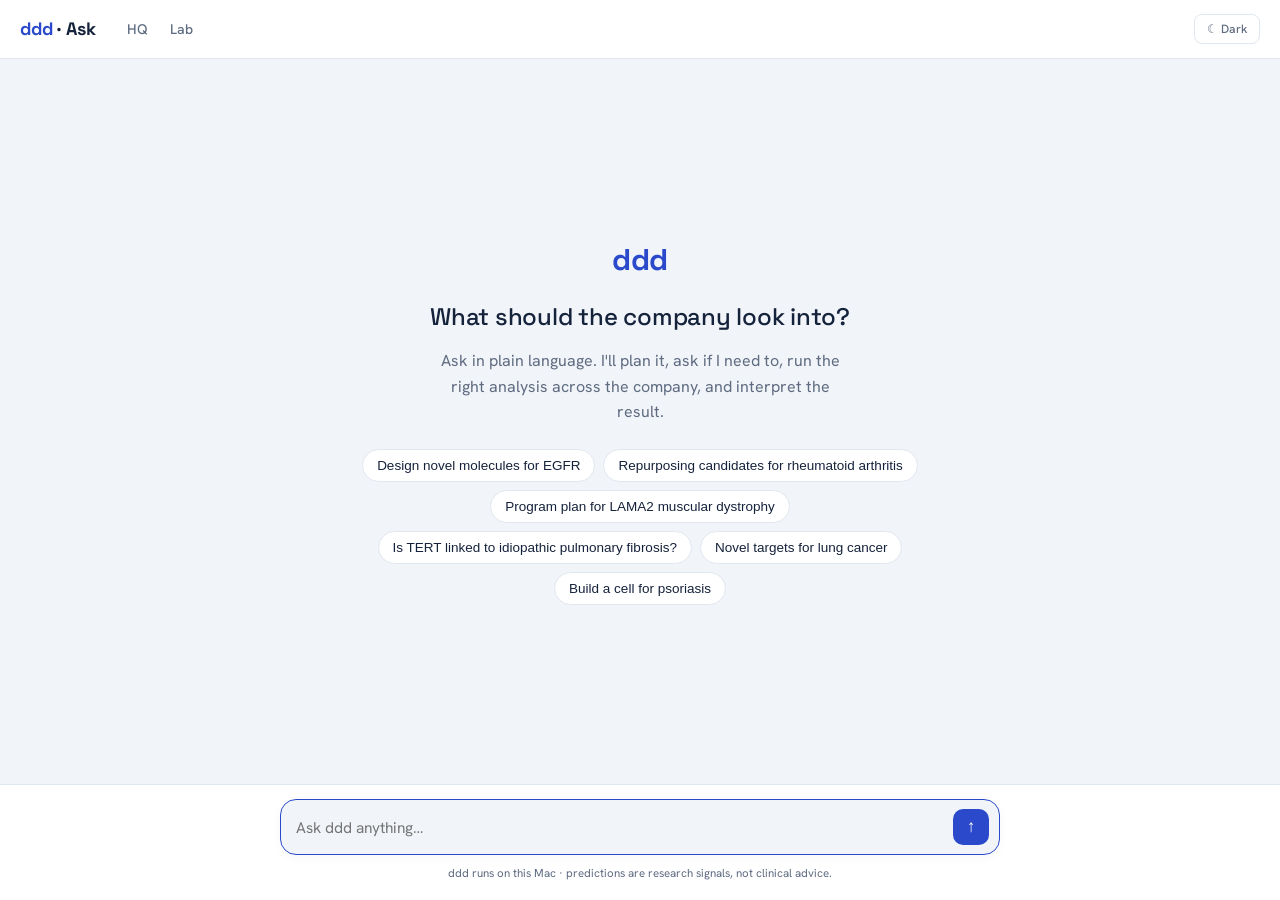
==== static/chat.html @ d9c6ebfc "ddd v0.26.0: discovery mission — agents in tandem in a live overlay, + quality fixes Fixes the junk " ====
<!doctype html>
<html lang="en">
<head>
<meta charset="utf-8">
<meta name="viewport" content="width=device-width, initial-scale=1">
<title>Ask ddd</title>
<link rel="preconnect" href="https://fonts.googleapis.com">
<link rel="preconnect" href="https://fonts.gstatic.com" crossorigin>
<link href="https://fonts.googleapis.com/css2?family=Space+Grotesk:wght@400;500;600;700&family=Hanken+Grotesk:wght@400;500;600&family=JetBrains+Mono:wght@400;500&display=swap" rel="stylesheet">
<style>
:root{
  --bg:#f1f4f8; --panel:#fff; --ink:#15223b; --muted:#5e6b80; --line:#e1e7ef;
  --accent:#2b4acb; --accent-strong:#213ba6; --accent-soft:#e7ecfb; --ok:#1c9a6a; --ok-soft:#e2f4ec;
  --warn:#b06a0c; --warn-soft:#faedd7; --bad:#c23a2b; --user:#eef1f6;
}
@media (prefers-color-scheme:dark){:root:not([data-theme="light"]){
  --bg:#0b1220; --panel:#111b2e; --ink:#e7edf6; --muted:#93a1b5; --line:#223049;
  --accent:#8197ff; --accent-strong:#9aadff; --accent-soft:#1a2544; --ok:#43c08d; --ok-soft:#142a22;
  --warn:#e0a648; --warn-soft:#2c2413; --bad:#e27a6e; --user:#18233b;}}
:root[data-theme="dark"]{
  --bg:#0b1220; --panel:#111b2e; --ink:#e7edf6; --muted:#93a1b5; --line:#223049;
  --accent:#8197ff; --accent-strong:#9aadff; --accent-soft:#1a2544; --ok:#43c08d; --ok-soft:#142a22;
  --warn:#e0a648; --warn-soft:#2c2413; --bad:#e27a6e; --user:#18233b;}
*{box-sizing:border-box}
html,body{height:100%}
body{margin:0;background:var(--bg);color:var(--ink);font:16px/1.6 "Hanken Grotesk",system-ui,sans-serif;-webkit-font-smoothing:antialiased;display:flex;flex-direction:column;height:100vh}
a{color:var(--accent)}
header{display:flex;align-items:center;gap:14px;padding:12px 20px;border-bottom:1px solid var(--line);background:var(--panel)}
.brand{font-family:"Space Grotesk",sans-serif;font-weight:700;font-size:18px;letter-spacing:-.01em}
.brand b{color:var(--accent)}
header nav{display:flex;gap:2px;margin-left:8px}
header nav a{color:var(--muted);text-decoration:none;font-size:14px;padding:6px 10px;border-radius:8px;font-weight:500}
header nav a:hover{color:var(--ink)}
.spacer{margin-left:auto}
.tbtn{border:1px solid var(--line);background:var(--panel);color:var(--muted);border-radius:8px;padding:6px 12px;font:500 12px "Hanken Grotesk",sans-serif;cursor:pointer}
.tbtn:hover{border-color:var(--accent);color:var(--accent)}

.scroll{flex:1;overflow-y:auto}
.col{max-width:760px;margin:0 auto;padding:26px 20px 40px}

/* empty state */
.hero{min-height:calc(100vh - 230px);display:flex;flex-direction:column;align-items:center;justify-content:center;text-align:center;gap:10px}
.hero .mark{font-family:"Space Grotesk",sans-serif;font-weight:700;font-size:30px;letter-spacing:-.02em}
.hero .mark b{color:var(--accent)}
.hero h1{font-family:"Space Grotesk",sans-serif;font-weight:500;font-size:24px;letter-spacing:-.01em;margin:4px 0 2px}
.hero p{color:var(--muted);margin:0 0 14px;max-width:46ch}
.chips{display:flex;flex-wrap:wrap;gap:8px;justify-content:center;max-width:620px}
.chip{border:1px solid var(--line);background:var(--panel);color:var(--ink);border-radius:999px;padding:8px 14px;font-size:13.5px;cursor:pointer;transition:border-color .12s}
.chip:hover{border-color:var(--accent);color:var(--accent)}

/* turns */
.turn{display:flex;gap:12px;margin:22px 0}
.turn.user{justify-content:flex-end}
.turn.user .bubble{background:var(--user);border:1px solid var(--line);border-radius:16px 16px 4px 16px;padding:11px 15px;max-width:82%;font-size:15.5px}
.turn.bot .av{width:28px;height:28px;border-radius:8px;background:var(--accent);color:#fff;font-family:"Space Grotesk",sans-serif;font-weight:700;font-size:13px;display:flex;align-items:center;justify-content:center;flex:0 0 auto;margin-top:2px}
.turn.bot .body{min-width:0;flex:1;font-size:15.5px}
.turn.bot .body>p:first-child{margin-top:3px}
.body b{color:var(--ink)}

/* plan / options / results */
.plan{margin:11px 0;border:1px solid var(--line);border-radius:11px;overflow:hidden;background:var(--panel)}
.plan-h{font:600 10.5px "JetBrains Mono",monospace;color:var(--accent);padding:6px 13px;border-bottom:1px solid var(--line);letter-spacing:.04em}
.plan-s{display:flex;gap:10px;align-items:center;padding:7px 13px;font-size:13px;color:var(--muted);border-bottom:1px solid var(--line)}
.plan-s:last-child{border-bottom:0}
.plan-s .n{width:19px;height:19px;border-radius:6px;background:var(--accent-soft);color:var(--accent);font:600 11px "Space Grotesk",sans-serif;display:flex;align-items:center;justify-content:center;flex:0 0 auto}
.opts{display:flex;flex-wrap:wrap;gap:8px;margin-top:11px}
.opt{border:1px solid color-mix(in srgb,var(--accent) 40%,var(--line));background:var(--accent-soft);color:var(--accent);border-radius:10px;padding:8px 15px;font:600 14px "Hanken Grotesk",sans-serif;cursor:pointer}
.opt:hover{background:var(--accent);color:#fff}
.lit{margin-top:10px}
.lit .p{padding:8px 0;border-bottom:1px solid var(--line)}
.lit .p a{font-weight:600;text-decoration:none}
.lit .p .m{color:var(--muted);font-size:12.5px;margin-top:2px}
.rtab{width:100%;border-collapse:collapse;font-size:13px;margin-top:10px}
.rtab th,.rtab td{border-bottom:1px solid var(--line);padding:5px 9px;text-align:left}
.rtab th{color:var(--muted);font-weight:600;font-size:12px}

/* rendered report markdown */
.md{font-size:14.5px;line-height:1.6}
.md h1{font-family:"Space Grotesk",sans-serif;font-size:19px;font-weight:600;margin:4px 0 8px}
.md h2{font-family:"Space Grotesk",sans-serif;font-size:15px;font-weight:600;margin:18px 0 6px}
.md table{border-collapse:collapse;font-size:12.5px;display:block;overflow-x:auto;margin:8px 0}
.md td,.md th{border:1px solid var(--line);padding:4px 8px}
.md th{background:var(--bg);color:var(--muted)}
.md code{background:var(--accent-soft);color:var(--accent);padding:1px 5px;border-radius:4px;font-size:12px}
.md pre{background:var(--bg);border:1px solid var(--line);border-radius:8px;padding:10px;overflow:auto;font-size:12px}
.md ul{margin:6px 0;padding-left:20px}
.md hr{border:0;border-top:1px solid var(--line);margin:12px 0}
.muted{color:var(--muted)} .err{color:var(--bad)}
.runout{margin-top:6px}
.dots::after{content:"";animation:dots 1.4s steps(4,end) infinite}
@keyframes dots{0%{content:""}25%{content:"·"}50%{content:"··"}75%{content:"···"}}

/* composer */
.composer{border-top:1px solid var(--line);background:var(--panel)}
.composer .wrap{max-width:760px;margin:0 auto;padding:14px 20px 18px}
.inbox{display:flex;align-items:flex-end;gap:10px;border:1px solid var(--line);border-radius:16px;background:var(--bg);padding:9px 10px 9px 15px;box-shadow:0 2px 10px rgba(8,16,34,.04)}
.inbox:focus-within{border-color:var(--accent)}
#q{flex:1;border:0;background:transparent;color:var(--ink);font:15.5px/1.5 "Hanken Grotesk",sans-serif;resize:none;max-height:180px;outline:none;padding:5px 0}
.send{width:36px;height:36px;border-radius:10px;border:0;background:var(--accent);color:#fff;font-size:17px;cursor:pointer;flex:0 0 auto}
.send:hover{background:var(--accent-strong)}
.send:disabled{opacity:.4;cursor:default}
.foot{color:var(--muted);font-size:11.5px;text-align:center;margin-top:9px}
/* ---- discovery mission overlay ---- */
.ovl{position:fixed;inset:0;background:rgba(10,16,28,.55);backdrop-filter:blur(3px);display:none;z-index:50;align-items:center;justify-content:center}
.ovl.on{display:flex}
.ovl-card{background:var(--panel);border:1px solid var(--line);border-radius:18px;width:min(860px,94vw);max-height:90vh;display:flex;flex-direction:column;box-shadow:0 24px 60px rgba(10,16,28,.3);overflow:hidden}
.ovl-h{display:flex;align-items:center;gap:10px;padding:16px 20px;border-bottom:1px solid var(--line)}
.ovl-h .dot{width:9px;height:9px;border-radius:50%;background:var(--accent);animation:pulse 1.1s infinite}
.ovl-h h3{margin:0;font-family:"Space Grotesk",sans-serif;font-size:16px;font-weight:600}
.ovl-h .x{margin-left:auto;cursor:pointer;color:var(--muted);font-size:20px;line-height:1;background:none;border:0}
.ovl-body{padding:12px 20px 20px;overflow:auto}
.feed{display:flex;flex-direction:column;gap:3px;margin:4px 0 2px}
.step{display:flex;gap:9px;align-items:flex-start;font-size:13.5px;padding:3px 0;line-height:1.4}
.step .ic{flex:0 0 18px;text-align:center;font-weight:700}
.step.run .ic{color:var(--accent)} .step.ok .ic{color:var(--ok)} .step.hit .ic{color:var(--accent-strong)}
.step.miss{color:var(--muted)} .step.miss .ic{color:var(--muted)} .step.err .ic{color:var(--bad)}
.step.sub{color:var(--muted);font-size:12px;padding:1px 0 1px 27px}
.step.hit{background:var(--accent-soft);border-radius:8px;padding:5px 9px;font-weight:600}
@keyframes pulse{0%,100%{opacity:1}50%{opacity:.3}}
.ovl .md{font-size:14px;line-height:1.5;margin-top:10px;border-top:1px solid var(--line);padding-top:14px}
</style>
</head>
<body>
<header>
  <div class="brand"><b>ddd</b> · Ask</div>
  <nav><a href="/">HQ</a><a href="/lab">Lab</a></nav>
  <div class="spacer"></div>
  <button class="tbtn" id="tb" onclick="tt()">☾ Dark</button>
</header>

<div class="scroll" id="scroll">
  <div class="col" id="col">
    <div class="hero" id="hero">
      <div class="mark"><b>ddd</b></div>
      <h1>What should the company look into?</h1>
      <p>Ask in plain language. I'll plan it, ask if I need to, run the right analysis across the company, and interpret the result.</p>
      <div class="chips" id="chips"></div>
    </div>
  </div>
</div>

<div class="composer"><div class="wrap">
  <div class="inbox">
    <textarea id="q" rows="1" placeholder="Ask ddd anything…" oninput="grow()" onkeydown="keyd(event)"></textarea>
    <button class="send" id="send" onclick="go()" aria-label="Send">↑</button>
  </div>
  <div class="foot">ddd runs on this Mac · predictions are research signals, not clinical advice.</div>
</div></div>

<script>
(function(){try{var t=localStorage.getItem('ddd-theme')||'light';document.documentElement.setAttribute('data-theme',t);}catch(e){document.documentElement.setAttribute('data-theme','light');}})();
function tt(){var h=document.documentElement,n=h.getAttribute('data-theme')==='dark'?'light':'dark';h.setAttribute('data-theme',n);try{localStorage.setItem('ddd-theme',n);}catch(e){}ptb();}
function ptb(){var b=document.getElementById('tb');if(b)b.textContent=document.documentElement.getAttribute('data-theme')==='dark'?'☀ Light':'☾ Dark';}ptb();

const esc=s=>String(s==null?"":s).replace(/[&<>"']/g,c=>({"&":"&amp;","<":"&lt;",">":"&gt;",'"':"&quot;","'":"&#39;"}[c]));
const api=async(p,o)=>{const r=await fetch(p,o);const ct=r.headers.get("content-type")||"";const b=ct.includes("json")?await r.json():await r.text();if(!r.ok)throw new Error((b&&b.detail)||r.status);return b;};
function mdInline(t){let h=esc(t);h=h.replace(/`([^`]+)`/g,"<code>$1</code>");h=h.replace(/\*\*([^*]+)\*\*/g,"<b>$1</b>");return h;}
function mdToHtml(md){const L=md.split("\n"),out=[];for(let i=0;i<L.length;i++){const line=L[i];
  if(line.startsWith("```")){const buf=[];i++;while(i<L.length&&!L[i].startsWith("```"))buf.push(L[i++]);out.push("<pre>"+esc(buf.join("\n"))+"</pre>");continue;}
  const hh=line.match(/^(#{1,4})\s+(.*)$/);if(hh){const n=Math.min(hh[1].length,2);out.push("<h"+n+">"+mdInline(hh[2])+"</h"+n+">");continue;}
  if(/^\s*\|.*\|\s*$/.test(line)){const rows=[];while(i<L.length&&/^\s*\|.*\|\s*$/.test(L[i]))rows.push(L[i++]);i--;const cells=r=>r.trim().replace(/^\||\|$/g,"").split("|").map(c=>c.trim());const body=rows.filter(r=>!/^\s*\|[\s:|-]+\|\s*$/.test(r));out.push("<table>"+body.map((r,k)=>"<tr>"+cells(r).map(c=>k===0?"<th>"+mdInline(c)+"</th>":"<td>"+mdInline(c)+"</td>").join("")+"</tr>").join("")+"</table>");continue;}
  if(/^\s*[-*]\s+/.test(line)){const items=[];while(i<L.length&&/^\s*[-*]\s+/.test(L[i])){items.push("<li>"+mdInline(L[i].replace(/^\s*[-*]\s+/,""))+"</li>");i++;}i--;out.push("<ul>"+items.join("")+"</ul>");continue;}
  if(/^---+\s*$/.test(line)){out.push("<hr>");continue;}
  if(line.trim())out.push("<p>"+mdInline(line)+"</p>");}
  return out.join("\n");}

const SUGG=["Design novel molecules for EGFR","Repurposing candidates for rheumatoid arthritis","Program plan for LAMA2 muscular dystrophy","Is TERT linked to idiopathic pulmonary fibrosis?","Novel targets for lung cancer","Build a cell for psoriasis"];
document.getElementById("chips").innerHTML=SUGG.map(s=>'<button class="chip" onclick="go(this.textContent)">'+esc(s)+'</button>').join("");

const col=document.getElementById("col"),scroll=document.getElementById("scroll");
let LAST_CLARIFY=null, busy=false;
function toBottom(){scroll.scrollTop=scroll.scrollHeight;}
function dropHero(){var h=document.getElementById("hero");if(h)h.remove();}
function addTurn(who,html){dropHero();var d=document.createElement("div");d.className="turn "+who;
  d.innerHTML = who==="user" ? '<div class="bubble">'+html+'</div>' : '<div class="av">d</div><div class="body">'+html+'</div>';
  col.appendChild(d);toBottom();return d;}
function grow(){var q=document.getElementById("q");q.style.height="auto";q.style.height=Math.min(q.scrollHeight,180)+"px";}
function keyd(e){if(e.key==="Enter"&&!e.shiftKey){e.preventDefault();go();}}

async function go(preset){
  if(busy)return;
  var q=preset||document.getElementById("q").value.trim();if(!q)return;
  document.getElementById("q").value="";grow();
  addTurn("user",esc(q));
  busy=true;document.getElementById("send").disabled=true;
  var bot=addTurn("bot",'<span class="muted dots">Thinking</span>');
  try{var r=await api("/api/analyst",{method:"POST",headers:{"Content-Type":"application/json"},body:JSON.stringify({q:q})});render(bot,r,q);}
  catch(e){bot.querySelector(".body").innerHTML='<span class="err">'+esc(e.message)+'</span>';}
  busy=false;document.getElementById("send").disabled=false;document.getElementById("q").focus();
}
async function choose(choice){
  var c=LAST_CLARIFY;if(!c)return;LAST_CLARIFY=null;
  addTurn("user",esc(choice));
  var bot=addTurn("bot",'<span class="muted dots">Working</span>');
  try{var r=await api("/api/analyst",{method:"POST",headers:{"Content-Type":"application/json"},body:JSON.stringify({q:c.q,choice:choice,pending:c.pending})});render(bot,r,c.q);}
  catch(e){bot.querySelector(".body").innerHTML='<span class="err">'+esc(e.message)+'</span>';}
}
function planHtml(p){return (p&&p.length)?'<div class="plan"><div class="plan-h">PLAN</div>'+p.map((s,i)=>'<div class="plan-s"><span class="n">'+(i+1)+'</span>'+esc(s)+'</div>').join("")+'</div>':"";}
function render(bot,r,q){
  var el=bot.querySelector(".body");
  if(r.kind==="clarify"){LAST_CLARIFY={pending:r.pending,q:q};
    el.innerHTML=mdInline(r.say)+'<div class="opts">'+r.options.map(o=>'<button class="opt" onclick="choose(\''+o.value.replace(/'/g,"\\'")+'\')">'+esc(o.label)+'</button>').join("")+'</div>';toBottom();return;}
  if(r.kind==="answer"){el.innerHTML=mdInline(r.say);toBottom();return;}
  if(r.kind==="ui"){var what=r.ui.action==="cell"?"living cell":(r.ui.action==="structure"?"AlphaFold structure":"graph");el.innerHTML=mdInline(r.say)+planHtml(r.plan)+'<p class="muted" style="margin-top:8px">Open it in the <a href="/lab">Lab</a> to see the '+what+'.</p>';toBottom();return;}
  if(r.kind==="data"){var d=r.result.data,html=mdInline(r.say)+planHtml(r.plan);
    if(r.result.type==="predict"){html+='<table class="rtab"><tr><th>#</th><th>Gene</th><th>AA</th><th>drugs</th></tr>'+(d.predictions||[]).slice(0,10).map((p,i)=>'<tr><td>'+(i+1)+'</td><td><b>'+esc(p.name)+'</b></td><td>'+p.adamic_adar+'</td><td>'+(p.known_drugs||0)+'</td></tr>').join("")+'</table>';}
    else if(r.result.type==="hypothesis"){html+='<p style="margin:8px 0 0"><b>'+esc(d.plausibility)+'</b> — '+esc(d.reading)+' <span class="muted">(common '+d.scores.common_neighbors+', Adamic-Adar '+d.scores.adamic_adar+', hops '+(d.path_hops||"—")+')</span></p>';}
    else if(r.result.type==="literature"){var ps=d.papers||[];html+='<div class="lit">'+(ps.length?ps.map(p=>'<div class="p"><a href="'+(p.url||"#")+'" target="_blank">'+esc(p.title||"untitled")+'</a><div class="m">'+esc(p.authors||"")+' · '+esc(p.journal||"")+' '+esc(p.year||"")+(p.cited!=null?(" · cited "+p.cited):"")+'</div></div>').join(""):'<span class="muted">No papers found.</span>')+'</div>';}
    el.innerHTML=html;toBottom();return;}
  if(r.kind==="run"){
    if(r.playbook==="discovery_mission"){el.innerHTML=mdInline(r.say)+'<p class="muted" style="margin-top:6px">Opening the mission overlay — agents working in tandem.</p>';openMission(r,q);toBottom();return;}
    el.innerHTML=mdInline(r.say)+planHtml(r.plan)+'<div class="runout muted dots">Running</div>';watch(r.run_id,el);toBottom();return;}
}
async function watch(id,el){
  try{var r=await api("/api/company/runs/"+id),out=el.querySelector(".runout");
    if(r.status==="done"&&r.report){var txt=await (await fetch("/api/company/reports/"+encodeURIComponent(r.report))).text();out.className="runout md";out.innerHTML=mdToHtml(txt);toBottom();}
    else if(r.status==="error"){out.className="runout err";out.textContent=(r.summary&&r.summary.error)||"failed";}
    else{out.textContent=(r.log?r.log.trim().split("\n").slice(-1)[0]:"Running");setTimeout(()=>watch(id,el),2000);}
  }catch(e){var o=el.querySelector(".runout");if(o){o.className="runout err";o.textContent=e.message;}}
}
/* ---- discovery mission overlay: live tandem agents ---- */
function missionStep(line){
  var t=line.trim(); if(!t) return "";
  var ic="·", cls="sub";
  if(t[0]==="◆"){ic="◆";cls="run";t=t.slice(1).trim();}
  else if(t[0]==="▶"){ic="▶";cls="run";t=t.slice(1).trim();}
  else if(t[0]==="✓"){ic="✓";cls="ok";t=t.slice(1).trim();}
  else if(t[0]==="★"){ic="★";cls="hit";t=t.slice(1).trim();}
  else if(t[0]==="–"||t[0]==="-"){ic="–";cls="miss";t=t.slice(1).trim();}
  else if(t[0]==="✗"){ic="✗";cls="err";t=t.slice(1).trim();}
  return '<div class="step '+cls+'"><span class="ic">'+ic+'</span><span>'+esc(t)+'</span></div>';
}
function openMission(r,q){
  var ovl=document.getElementById("mission"); ovl.classList.add("on");
  document.getElementById("mTitle").textContent="Discovery mission";
  document.getElementById("mSub").textContent=q;
  document.getElementById("mFeed").innerHTML='<div class="step run"><span class="ic">▶</span><span>starting agents…</span></div>';
  document.getElementById("mReport").innerHTML="";
  document.getElementById("mDot").style.display="";
  missionWatch(r.run_id);
}
function closeMission(){document.getElementById("mission").classList.remove("on");}
async function missionWatch(id){
  try{
    var r=await api("/api/company/runs/"+id);
    var log=(r.log||"").split("\n").filter(Boolean);
    document.getElementById("mFeed").innerHTML=log.map(missionStep).join("");
    var fb=document.getElementById("mFeed"); fb.scrollTop=fb.scrollHeight;
    if(r.status==="done"&&r.report){
      document.getElementById("mDot").style.display="none";
      var txt=await (await fetch("/api/company/reports/"+encodeURIComponent(r.report))).text();
      document.getElementById("mReport").innerHTML=mdToHtml(txt);
    }else if(r.status==="error"){
      document.getElementById("mDot").style.display="none";
      document.getElementById("mReport").innerHTML='<p class="err">'+esc((r.summary&&r.summary.error)||"mission failed")+'</p>';
    }else{setTimeout(function(){missionWatch(id);},2000);}
  }catch(e){document.getElementById("mReport").innerHTML='<p class="err">'+esc(e.message)+'</p>';}
}
document.getElementById("q").focus();
</script>
<div class="ovl" id="mission">
  <div class="ovl-card">
    <div class="ovl-h"><span class="dot" id="mDot"></span><h3 id="mTitle">Discovery mission</h3>
      <button class="x" onclick="closeMission()">×</button></div>
    <div class="ovl-body">
      <div class="muted" id="mSub" style="font-size:12.5px;margin-bottom:8px"></div>
      <div class="feed" id="mFeed" style="max-height:300px;overflow:auto"></div>
      <div class="md" id="mReport"></div>
    </div>
  </div>
</div>
</body>
</html>
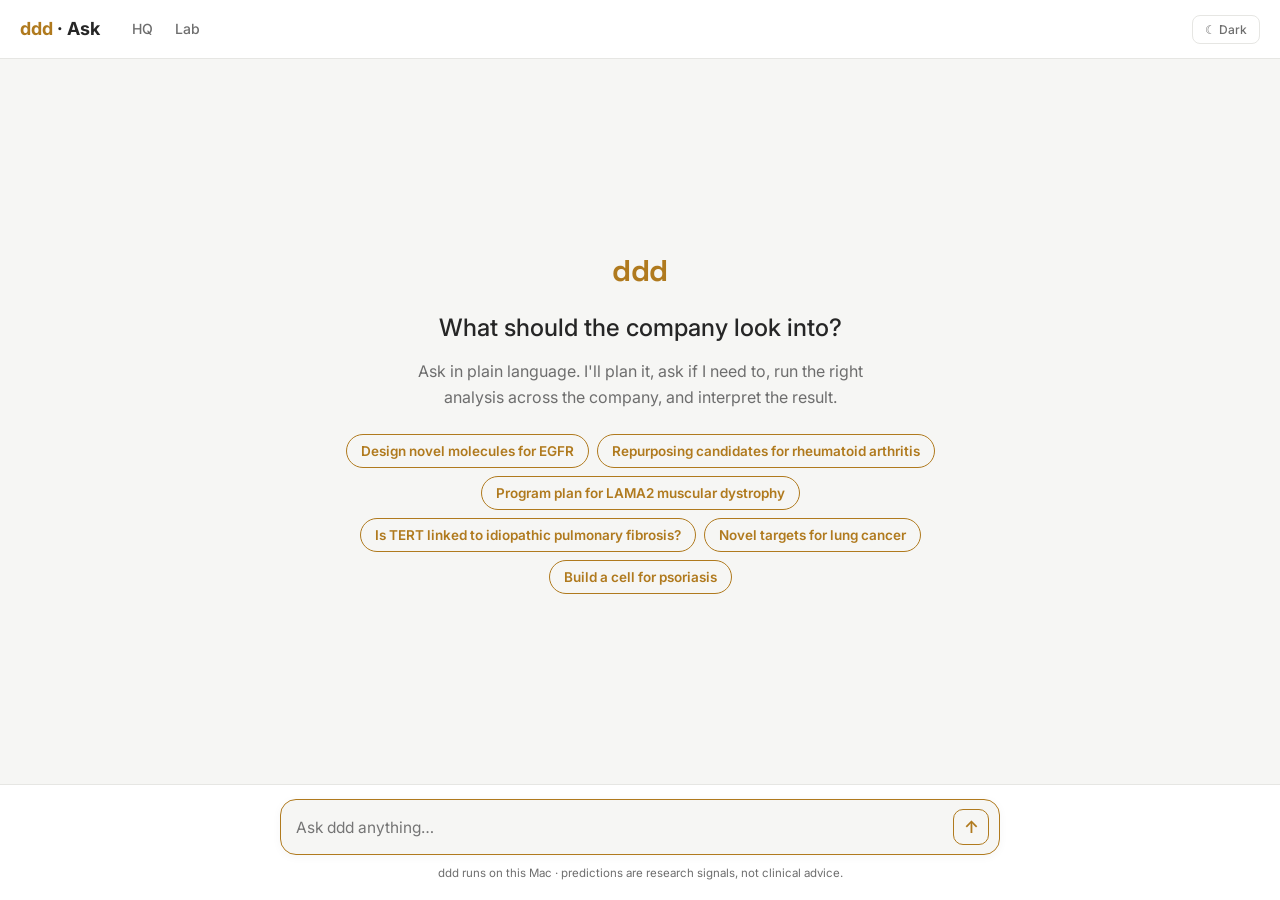
==== commit 9d7763b3: "ddd v0.29.0: the vix "Ink" look — warm greys, one gold accent, Inter Reskin of the whole web UI (HQ," ====
--- a/static/chat.html
+++ b/static/chat.html
@@ -119,6 +119,8 @@
 @keyframes pulse{0%,100%{opacity:1}50%{opacity:.3}}
 .ovl .md{font-size:14px;line-height:1.5;margin-top:10px;border-top:1px solid var(--line);padding-top:14px}
 </style>
+<link href="https://fonts.googleapis.com/css2?family=Inter:wght;500;600;700&display=swap" rel="stylesheet">
+<link rel="stylesheet" href="/static/ink-skin.css">
 </head>
 <body>
 <header>
--- a/static/ink-skin.css
+++ b/static/ink-skin.css
@@ -0,0 +1,55 @@
+/* Ink skin for ddd — the vix HQ look layered on top of ddd's own tokens.
+   Warm greys + one gold accent, Inter type, outlined buttons, quiet tables,
+   inset select chevrons. Linked AFTER each page's inline <style> so these
+   win on tokens/components; layout and phone rules are left untouched.
+   Light is the faithful pass; dark is remapped best-effort. */
+
+:root{
+  --bg:#f6f6f4; --panel:#ffffff; --ink:#262626; --muted:#6e6e6e; --line:#e6e6e3;
+  --accent:#b07a1e; --accent-strong:#94650f; --accent-soft:#f7e9cc;
+  --ok:#1f8a4c; --ok-soft:#e6f4ec; --warn:#a86a0c; --warn-soft:#fbf0dc;
+  --bad:#c0392b; --bad-soft:#fbe7e5;
+  --radius:10px;
+  --ink-sans:"Inter",-apple-system,BlinkMacSystemFont,"Segoe UI",Helvetica,Arial,sans-serif;
+  --ink-mono:"JetBrains Mono",ui-monospace,SFMono-Regular,Menlo,Consolas,monospace;
+  --ink-chevron:url("data:image/svg+xml,%3Csvg xmlns='http://www.w3.org/2000/svg' width='12' height='12' viewBox='0 0 24 24' fill='none' stroke='%236e6e6e' stroke-width='2.4' stroke-linecap='round' stroke-linejoin='round'%3E%3Cpath d='m6 9 6 6 6-6'/%3E%3C/svg%3E");
+}
+@media (prefers-color-scheme:dark){:root:not([data-theme="light"]){
+  --bg:#161616; --panel:#1d1d1d; --ink:#dedede; --muted:#a3a3a3; --line:#2e2e2e;
+  --accent:#e0b25c; --accent-strong:#f0c877; --accent-soft:rgba(224,178,92,.18);
+  --ok:#4fbf7f; --ok-soft:rgba(79,191,127,.14); --warn:#e3a94a; --warn-soft:rgba(227,169,74,.15);
+  --bad:#ef7a6d; --bad-soft:rgba(239,122,109,.15);
+  --ink-chevron:url("data:image/svg+xml,%3Csvg xmlns='http://www.w3.org/2000/svg' width='12' height='12' viewBox='0 0 24 24' fill='none' stroke='%23a3a3a3' stroke-width='2.4' stroke-linecap='round' stroke-linejoin='round'%3E%3Cpath d='m6 9 6 6 6-6'/%3E%3C/svg%3E");
+}}
+:root[data-theme="dark"]{
+  --bg:#161616; --panel:#1d1d1d; --ink:#dedede; --muted:#a3a3a3; --line:#2e2e2e;
+  --accent:#e0b25c; --accent-strong:#f0c877; --accent-soft:rgba(224,178,92,.18);
+  --ok:#4fbf7f; --ok-soft:rgba(79,191,127,.14); --warn:#e3a94a; --warn-soft:rgba(227,169,74,.15);
+  --bad:#ef7a6d; --bad-soft:rgba(239,122,109,.15);
+  --ink-chevron:url("data:image/svg+xml,%3Csvg xmlns='http://www.w3.org/2000/svg' width='12' height='12' viewBox='0 0 24 24' fill='none' stroke='%23a3a3a3' stroke-width='2.4' stroke-linecap='round' stroke-linejoin='round'%3E%3Cpath d='m6 9 6 6 6-6'/%3E%3C/svg%3E");
+}
+
+/* Type: Inter everywhere (tabular numerals), mono only for code-ish labels */
+body{font-family:var(--ink-sans)}
+h1,h2,h3,h4,h5,h6,.brand,.hero h1,.kpi .v,.num,td.num,
+button,input,select,textarea,label,.cgrid h4,.pill,.chip,.tag{font-family:var(--ink-sans) !important;letter-spacing:normal}
+.num,td.num,.kpi .v{font-variant-numeric:tabular-nums}
+.mono,code,pre,.agent,.arts a,.steps .r,.r,.feed,.fstep{font-family:var(--ink-mono) !important}
+
+/* Buttons: outlined gold, not a filled block (leave neutral theme toggles alone) */
+button:not(.theme-btn):not(.tbtn):not(.x){
+  background:transparent !important;color:var(--accent) !important;
+  border:1px solid var(--accent) !important;font-weight:600;transition:background .13s}
+button:not(.theme-btn):not(.tbtn):not(.x):hover{background:var(--accent-soft) !important}
+
+/* Tables: no header fill, light rules, muted header text */
+table th{background:transparent !important;border-bottom:1px solid var(--line);
+  color:var(--muted);font-weight:600}
+table td{border-color:var(--line)}
+
+/* Dropdowns: kill the native arrow, inset a 12px grey chevron from the border */
+select:not([multiple]):not([size]){
+  -webkit-appearance:none;-moz-appearance:none;appearance:none;padding-right:36px;cursor:pointer;
+  background-image:var(--ink-chevron) !important;background-repeat:no-repeat !important;
+  background-position:right 12px center !important;background-size:12px 12px !important}
+select::-ms-expand{display:none}
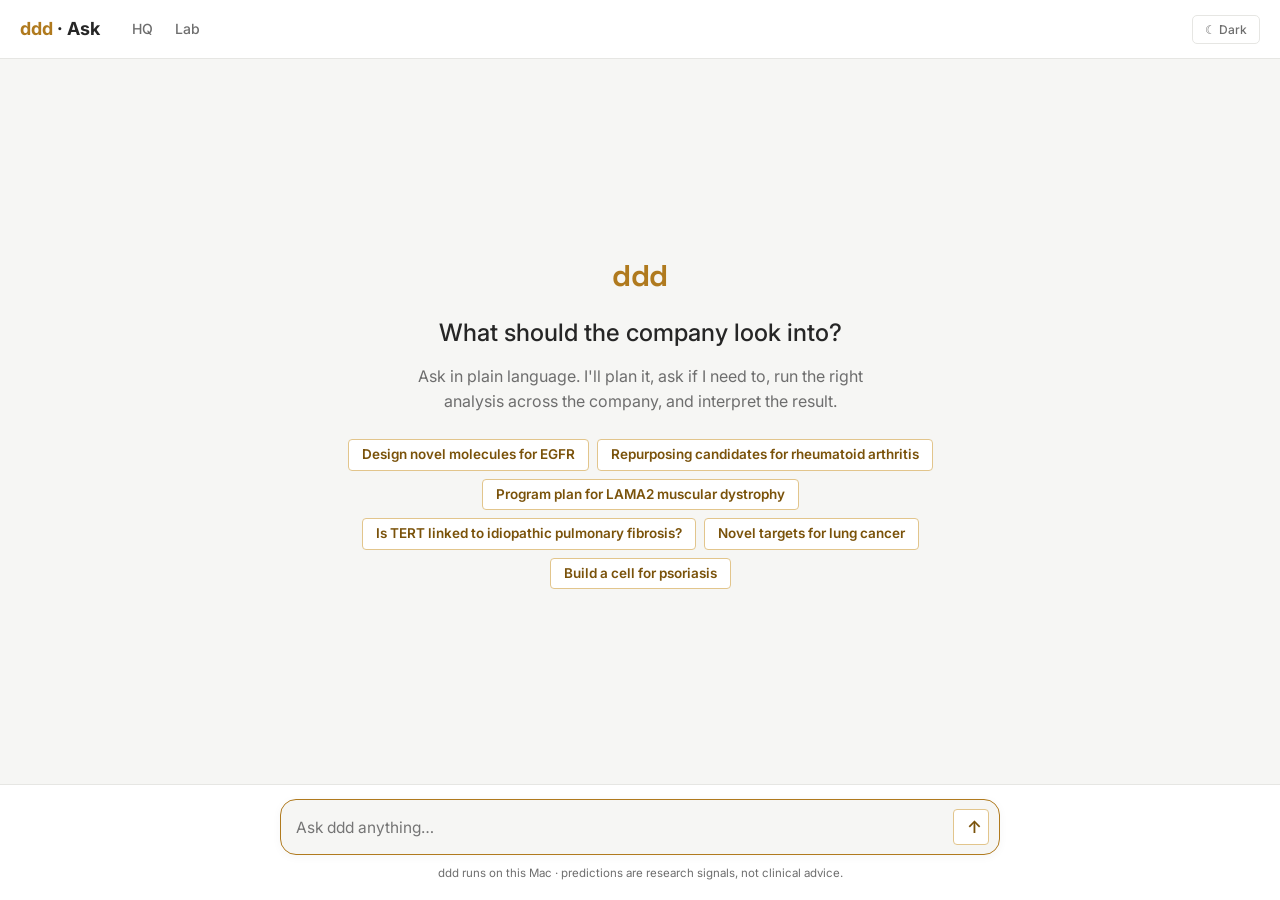
==== commit dea045df: "ddd v0.32.0: crisper Ink — real primary buttons, text links, 4px controls Addresses the reskin readi" ====
--- a/static/chat.html
+++ b/static/chat.html
@@ -120,7 +120,7 @@
 .ovl .md{font-size:14px;line-height:1.5;margin-top:10px;border-top:1px solid var(--line);padding-top:14px}
 </style>
 <link href="https://fonts.googleapis.com/css2?family=Inter:wght;500;600;700&display=swap" rel="stylesheet">
-<link rel="stylesheet" href="/static/ink-skin.css">
+<link rel="stylesheet" href="/static/ink-skin.css?v=0.32.0">
 </head>
 <body>
 <header>
--- a/static/ink-skin.css
+++ b/static/ink-skin.css
@@ -7,9 +7,10 @@
 :root{
   --bg:#f6f6f4; --panel:#ffffff; --ink:#262626; --muted:#6e6e6e; --line:#e6e6e3;
   --accent:#b07a1e; --accent-strong:#94650f; --accent-soft:#f7e9cc;
+  --sel-line:#e2c58c; --sel-ink:#7a520a; --hover:#f6f6f4;
   --ok:#1f8a4c; --ok-soft:#e6f4ec; --warn:#a86a0c; --warn-soft:#fbf0dc;
   --bad:#c0392b; --bad-soft:#fbe7e5;
-  --radius:10px;
+  --radius:8px;
   --ink-sans:"Inter",-apple-system,BlinkMacSystemFont,"Segoe UI",Helvetica,Arial,sans-serif;
   --ink-mono:"JetBrains Mono",ui-monospace,SFMono-Regular,Menlo,Consolas,monospace;
   --ink-chevron:url("data:image/svg+xml,%3Csvg xmlns='http://www.w3.org/2000/svg' width='12' height='12' viewBox='0 0 24 24' fill='none' stroke='%236e6e6e' stroke-width='2.4' stroke-linecap='round' stroke-linejoin='round'%3E%3Cpath d='m6 9 6 6 6-6'/%3E%3C/svg%3E");
@@ -17,6 +18,7 @@
 @media (prefers-color-scheme:dark){:root:not([data-theme="light"]){
   --bg:#161616; --panel:#1d1d1d; --ink:#dedede; --muted:#a3a3a3; --line:#2e2e2e;
   --accent:#e0b25c; --accent-strong:#f0c877; --accent-soft:rgba(224,178,92,.18);
+  --sel-line:rgba(224,178,92,.45); --sel-ink:#f0c877; --hover:#242424;
   --ok:#4fbf7f; --ok-soft:rgba(79,191,127,.14); --warn:#e3a94a; --warn-soft:rgba(227,169,74,.15);
   --bad:#ef7a6d; --bad-soft:rgba(239,122,109,.15);
   --ink-chevron:url("data:image/svg+xml,%3Csvg xmlns='http://www.w3.org/2000/svg' width='12' height='12' viewBox='0 0 24 24' fill='none' stroke='%23a3a3a3' stroke-width='2.4' stroke-linecap='round' stroke-linejoin='round'%3E%3Cpath d='m6 9 6 6 6-6'/%3E%3C/svg%3E");
@@ -24,6 +26,7 @@
 :root[data-theme="dark"]{
   --bg:#161616; --panel:#1d1d1d; --ink:#dedede; --muted:#a3a3a3; --line:#2e2e2e;
   --accent:#e0b25c; --accent-strong:#f0c877; --accent-soft:rgba(224,178,92,.18);
+  --sel-line:rgba(224,178,92,.45); --sel-ink:#f0c877; --hover:#242424;
   --ok:#4fbf7f; --ok-soft:rgba(79,191,127,.14); --warn:#e3a94a; --warn-soft:rgba(227,169,74,.15);
   --bad:#ef7a6d; --bad-soft:rgba(239,122,109,.15);
   --ink-chevron:url("data:image/svg+xml,%3Csvg xmlns='http://www.w3.org/2000/svg' width='12' height='12' viewBox='0 0 24 24' fill='none' stroke='%23a3a3a3' stroke-width='2.4' stroke-linecap='round' stroke-linejoin='round'%3E%3Cpath d='m6 9 6 6 6-6'/%3E%3C/svg%3E");
@@ -36,11 +39,27 @@
 .num,td.num,.kpi .v{font-variant-numeric:tabular-nums}
 .mono,code,pre,.agent,.arts a,.steps .r,.r,.feed,.fstep{font-family:var(--ink-mono) !important}
 
-/* Buttons: outlined gold, not a filled block (leave neutral theme toggles alone) */
-button:not(.theme-btn):not(.tbtn):not(.x){
-  background:transparent !important;color:var(--accent) !important;
-  border:1px solid var(--accent) !important;font-weight:600;transition:background .13s}
-button:not(.theme-btn):not(.tbtn):not(.x):hover{background:var(--accent-soft) !important}
+/* Buttons: Ink primary — refined soft gold on white, crisp 4px, never a filled
+   block and never a heavy saturated border. Text links (.link) stay links. */
+button:not(.theme-btn):not(.tbtn):not(.link):not(.x){
+  background:var(--panel) !important;color:var(--sel-ink) !important;
+  border:1px solid var(--sel-line) !important;border-radius:4px !important;
+  font-weight:600 !important;padding:6px 13px;line-height:1.3;
+  transition:background .12s,border-color .12s}
+button:not(.theme-btn):not(.tbtn):not(.link):not(.x):hover{
+  background:var(--accent-soft) !important;border-color:var(--sel-ink) !important}
+button.small{padding:5px 11px !important;font-size:12.5px !important}
+
+/* Text-link buttons (e.g. "report"): a plain gold link, not a cramped pill */
+button.link,.link{
+  background:none !important;border:0 !important;padding:0 !important;margin:0;
+  color:var(--accent-strong) !important;font-weight:500 !important;
+  text-decoration:none !important;border-radius:0 !important;cursor:pointer}
+button.link:hover,.link:hover{text-decoration:underline !important;background:none !important}
+
+/* Crisp controls: 4px corners like Ink, quiet pills */
+input,select,textarea{border-radius:4px !important}
+.pill,.theme-btn,.tbtn{border-radius:5px !important}
 
 /* Tables: no header fill, light rules, muted header text */
 table th{background:transparent !important;border-bottom:1px solid var(--line);
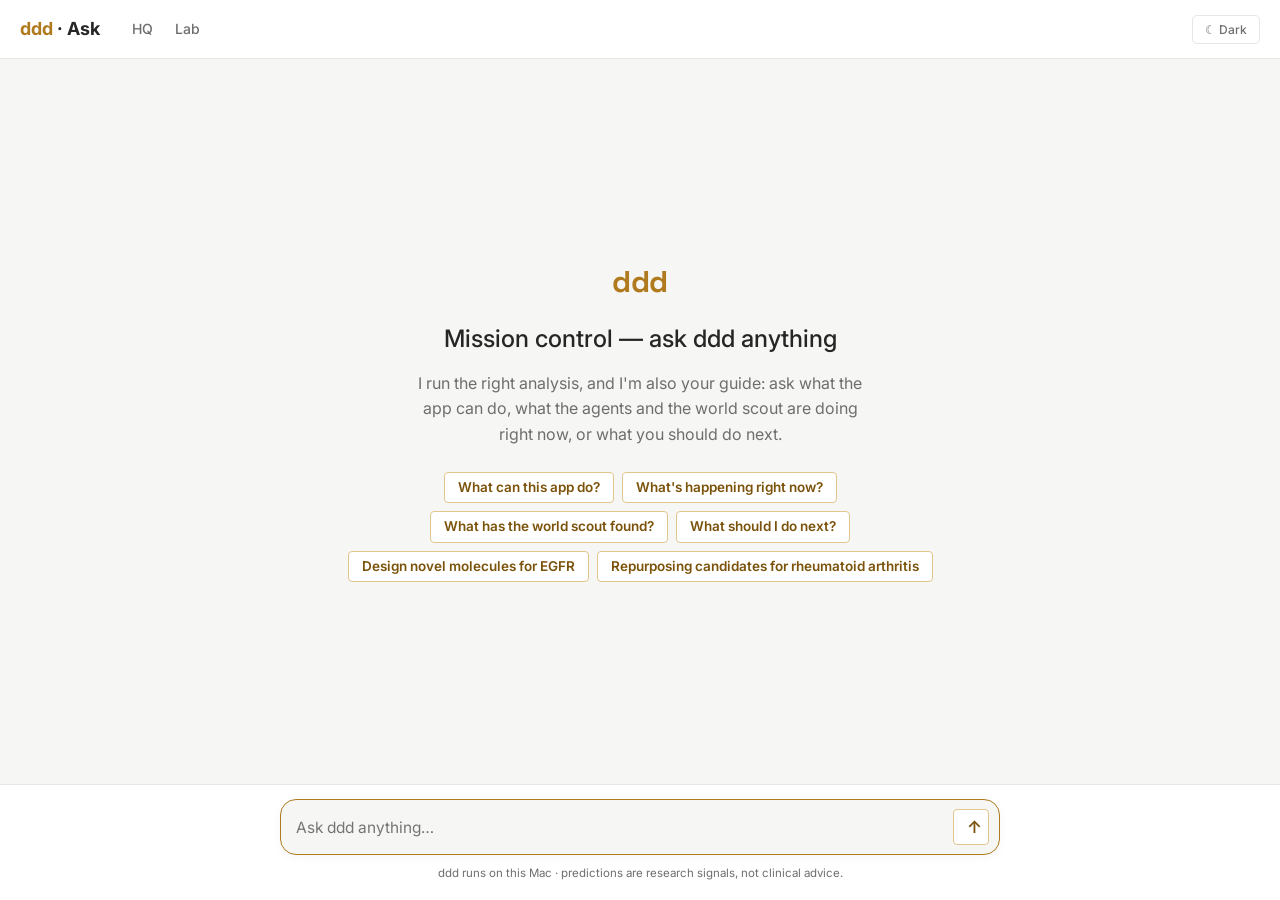
==== commit f973dba2: "v0.40.0 — Mission Control: an overall helper agent that explains, reports & guides Adds a concierge " ====
--- a/static/chat.html
+++ b/static/chat.html
@@ -120,7 +120,7 @@
 .ovl .md{font-size:14px;line-height:1.5;margin-top:10px;border-top:1px solid var(--line);padding-top:14px}
 </style>
 <link href="https://fonts.googleapis.com/css2?family=Inter:wght;500;600;700&display=swap" rel="stylesheet">
-<link rel="stylesheet" href="/static/ink-skin.css?v=0.32.0">
+<link rel="stylesheet" href="/static/ink-skin.css?v=0.40.0">
 </head>
 <body>
 <header>
@@ -134,8 +134,8 @@
   <div class="col" id="col">
     <div class="hero" id="hero">
       <div class="mark"><b>ddd</b></div>
-      <h1>What should the company look into?</h1>
-      <p>Ask in plain language. I'll plan it, ask if I need to, run the right analysis across the company, and interpret the result.</p>
+      <h1>Mission control — ask ddd anything</h1>
+      <p>I run the right analysis, and I'm also your guide: ask what the app can do, what the agents and the world scout are doing right now, or what you should do next.</p>
       <div class="chips" id="chips"></div>
     </div>
   </div>
@@ -166,7 +166,7 @@
   if(line.trim())out.push("<p>"+mdInline(line)+"</p>");}
   return out.join("\n");}
 
-const SUGG=["Design novel molecules for EGFR","Repurposing candidates for rheumatoid arthritis","Program plan for LAMA2 muscular dystrophy","Is TERT linked to idiopathic pulmonary fibrosis?","Novel targets for lung cancer","Build a cell for psoriasis"];
+const SUGG=["What can this app do?","What's happening right now?","What has the world scout found?","What should I do next?","Design novel molecules for EGFR","Repurposing candidates for rheumatoid arthritis"];
 document.getElementById("chips").innerHTML=SUGG.map(s=>'<button class="chip" onclick="go(this.textContent)">'+esc(s)+'</button>').join("");
 
 const col=document.getElementById("col"),scroll=document.getElementById("scroll");
@@ -198,8 +198,10 @@
   catch(e){bot.querySelector(".body").innerHTML='<span class="err">'+esc(e.message)+'</span>';}
 }
 function planHtml(p){return (p&&p.length)?'<div class="plan"><div class="plan-h">PLAN</div>'+p.map((s,i)=>'<div class="plan-s"><span class="n">'+(i+1)+'</span>'+esc(s)+'</div>').join("")+'</div>':"";}
+function actsHtml(a){return (a&&a.length)?'<div class="acts" style="margin-top:11px;display:flex;flex-wrap:wrap;gap:7px">'+a.map(x=>'<button class="chip" data-ask="'+esc(x.ask)+'" onclick="go(this.dataset.ask)">'+esc(x.label)+'</button>').join("")+'</div>':"";}
 function render(bot,r,q){
   var el=bot.querySelector(".body");
+  if(r.kind==="guide"){el.innerHTML=mdToHtml(r.say)+planHtml(r.plan)+actsHtml(r.actions);toBottom();return;}
   if(r.kind==="clarify"){LAST_CLARIFY={pending:r.pending,q:q};
     el.innerHTML=mdInline(r.say)+'<div class="opts">'+r.options.map(o=>'<button class="opt" onclick="choose(\''+o.value.replace(/'/g,"\\'")+'\')">'+esc(o.label)+'</button>').join("")+'</div>';toBottom();return;}
   if(r.kind==="answer"){el.innerHTML=mdInline(r.say);toBottom();return;}
--- a/static/ink-skin.css
+++ b/static/ink-skin.css
@@ -72,3 +72,24 @@
   background-image:var(--ink-chevron) !important;background-repeat:no-repeat !important;
   background-position:right 12px center !important;background-size:12px 12px !important}
 select::-ms-expand{display:none}
+
+/* Clickable benchmark rows + virtual-cell scales */
+.idx-row{transition:background .1s}
+.idx-row:hover{background:var(--accent-soft)!important}
+.scale{transition:border-color .1s,background .1s}
+.scale:hover{border-color:var(--sel-line)!important;background:var(--hover)!important}
+
+/* Rich report panels: plain monospace for logs, rendered HTML for reports */
+.report-out{max-height:560px;overflow:auto;font-family:"JetBrains Mono",ui-monospace,monospace;font-size:12.5px;white-space:pre-wrap;line-height:1.5;background:var(--panel)}
+.report-out.rich{font-family:"Inter",system-ui,sans-serif;white-space:normal;font-size:13.5px;line-height:1.55}
+.report-out.rich h1{font-size:17px;margin:2px 0 8px} .report-out.rich h2{font-size:14.5px;margin:16px 0 6px} .report-out.rich h3{font-size:13.5px;margin:12px 0 4px}
+.report-out.rich table{border-collapse:collapse;width:100%;margin:8px 0}
+.report-out.rich th,.report-out.rich td{border-bottom:1px solid var(--line);padding:5px 8px;text-align:left;font-size:12px;vertical-align:top}
+.report-out.rich th{color:var(--muted);font-weight:600}
+.report-out.rich code{font-family:"JetBrains Mono",monospace;font-size:11.5px;background:var(--panel2,#f3f3f1);padding:1px 4px;border-radius:4px}
+.report-out.rich a{color:var(--accent-strong);text-decoration:none} .report-out.rich a:hover{text-decoration:underline}
+.report-out.rich ul{margin:6px 0;padding-left:20px} .report-out.rich li{margin:2px 0}
+.report-out.rich p{margin:6px 0}
+.mol-link{cursor:pointer;color:var(--accent-strong)!important;text-decoration:underline dotted!important;text-underline-offset:2px}
+.mol-link:hover{background:var(--accent-soft)!important;border-radius:3px}
+#molModal3d{width:100%;height:250px;border:1px solid var(--line);border-radius:10px;background:#0b0f1a;margin:4px 0}
